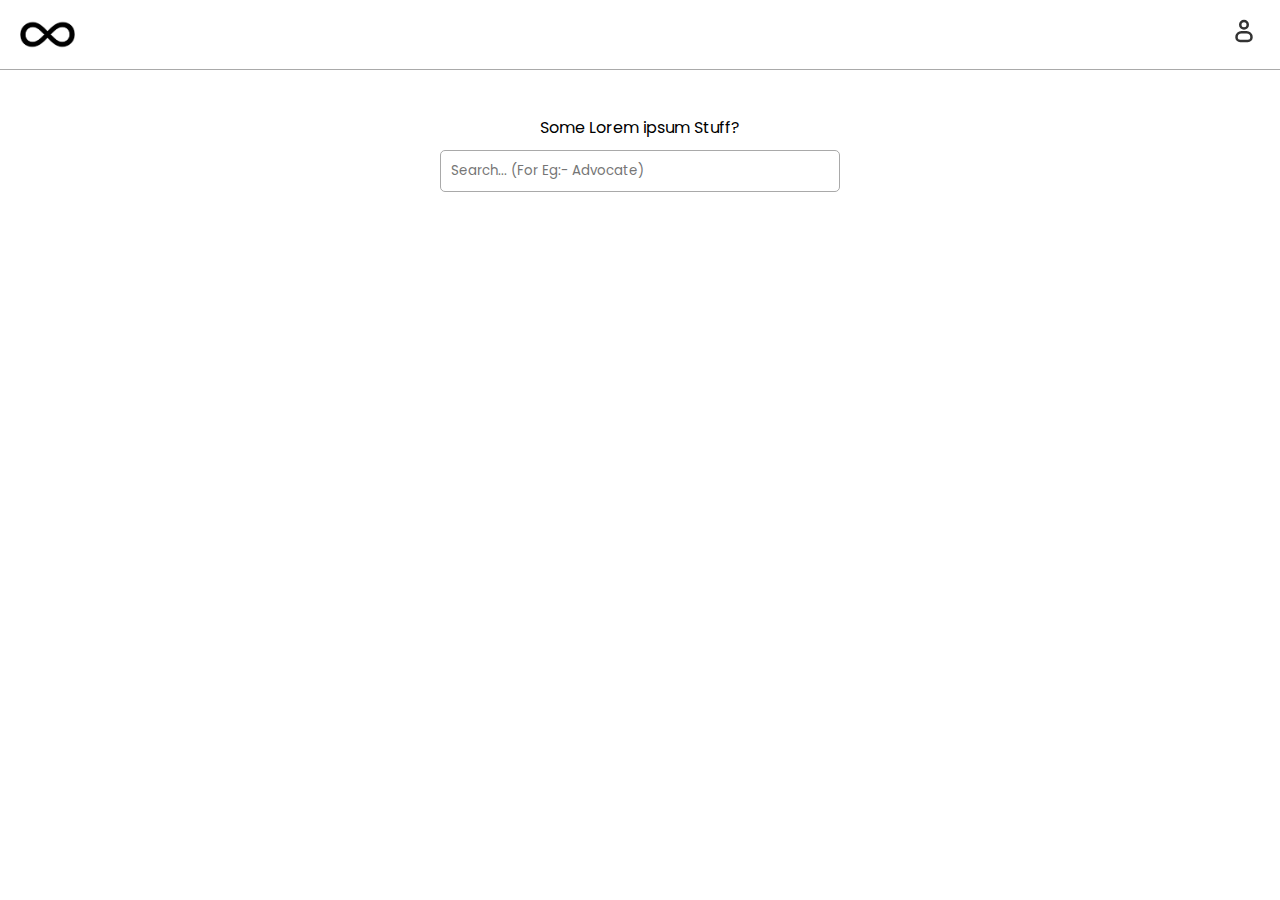
==== user-dashboard.html @ f2c81f20 "Added Navbar and Search Box" ====
<!DOCTYPE html>
<html lang="en">

<head>
    <meta charset="UTF-8" />
    <meta http-equiv="X-UA-Compatible" content="IE=edge" />
    <meta name="viewport" content="width=device-width, initial-scale=1.0" />
    <link rel="stylesheet" href="./Assets/Styles/style.css" />
    <link rel="icon" type="image/png" sizes="32x32" href="./Assets/Favicons/favicon-32x32.png" />
    <link rel="icon" type="image/png" sizes="16x16" href="./Assets/Favicons/favicon-16x16.png" />
    <meta name="theme-color" content="#ffffff" />
    <title>Infinity Services</title>
</head>

<body>
    <nav>
        <img src="/Assets/Images/logo.png" alt="" />
        <input type="checkbox" name="navCheckBx" id="navCheckBx" />
        <label for="navCheckBx">
            <img src="/Assets/Images/user.svg" class="navUserIcon" alt="" />
        </label>
        <div class="navDropDownDiv glass">
            <a href="#">Previous Order</a>
            <a href="#">Cart</a>
            <a href="#">Something</a>
        </div>
    </nav>
    <section class="mainSection">
        <div class="userDashbaordSearchDiv">
            <p>Some Lorem ipsum Stuff?</p>
            <div class="userDashbaordSearchDivSearchParent">
                <input type="checkbox" name="userSearchChkBx" id="userSearchChkBx">
                <input type="text" class="inputBx" placeholder="Search... (For Eg:- Advocate)"
                    id="userDashBoardSearchBx" />
                <div class="userDashboardSearchDropdown">
                    <div class="userDashboardSearchDropdownMainDiv">
                        <div class="userDashboardSearchDropdownSubDiv1">
                            <div>
                                <input type="checkbox" name="" id="">
                                <label for="">Advocates</label>
                            </div>
                            <div>
                                <input type="checkbox" name="" id="">
                                <label for="">Painters</label>
                            </div>
                        </div>
                        <div class="userDashboardSearchDropdownSubDiv2">
                            <div>
                                <input type="checkbox" name="" id="">
                                <label for="">Electrician</label>
                            </div>
                            <div>
                                <input type="checkbox" name="" id="">
                                <label for="">Mechanic</label>
                            </div>
                        </div>
                    </div>
                </div>
            </div>
        </div>
    </section>

    <script src="./Assets/Scripts/script.js"></script>
</body>

</html>
---- Assets/Styles/style.css ----
@import url("https://fonts.googleapis.com/css2?family=Poppins:ital,wght@0,100;0,200;0,300;0,400;0,500;0,600;0,700;0,800;0,900;1,100;1,200;1,300;1,400;1,500;1,600;1,700;1,800;1,900&display=swap");
* {
  padding: 0;
  margin: 0;
  box-sizing: border-box;
  /* font-family: 'Segoe UI', Tahoma, Geneva, Verdana, sans-serif; */
  font-family: "Poppins", sans-serif;
  transition: all 0.3s ease-in-out;
  /* border: 2px solid red; */
}

:root {
  --primary-Color-Dark: black;
  --border-Color: #a9a9a9;
  --text-Color: #000;
  --blue-Color: #005ce69d;
  --primary-Color-Light: #ffff;
  --hover-Bg-Color: rgb(232, 232, 232);
  --mp-Main: 15px;
  --mp-Secondary: 10px;
  --mp-Tertiary: 5px;
}

.mainSection {
  padding: var(--mp-Main);
}

h1 {
  font-size: 2.5rem;
  font-weight: 600;
  color: var(--text-Color);
}

h2 {
  font-size: 2rem;
  font-weight: 600;
  color: var(--text-Color);
}

p {
  font-size: 1rem;
  font-weight: 400;
  color: var(--text-Color);
}

a {
  font-size: 0.9rem;
  text-decoration: none;
  color: var(--blue-Color);
  cursor: pointer;
}

@media (max-width: 500px) {
  h1 {
    font-size: 2.2rem;
  }

  h2 {
    font-size: 1.7rem;
  }

  p {
    font-size: 0.9rem;
  }
}

/* --------------------------------- Box Shadow ---------------------------------*/

.boxShadow1Hover:hover {
  -webkit-box-shadow: 0px 0px 29px -15px black;
  -moz-box-shadow: 0px 0px 29px -15px black;
  box-shadow: 0px 0px 29px -15px black;
}

.boxShadow1 {
  -webkit-box-shadow: 0px 0px 29px -15px black;
  -moz-box-shadow: 0px 0px 29px -15px black;
  box-shadow: 0px 0px 29px -15px black;
}

/* --------------------------------- Button ---------------------------------*/
.btn {
  padding: var(--mp-Tertiary) var(--mp-Main);
  font-size: 1rem;
  font-weight: 500;
  outline: none;
  cursor: pointer;
  border-radius: var(--mp-Tertiary);
  background-color: var(--primary-Color-Dark);
  color: var(--primary-Color-Light);
  border: 1px solid transparent;
}

.btn:hover {
  background-color: var(--primary-Color-Light);
  color: var(--primary-Color-Dark);
  border-color: var(--primary-Color-Dark);
}

.btn:active {
  background-color: var(--primary-Color-Dark);
  color: var(--primary-Color-Light);
}

.btnWhite {
  background-color: var(--primary-Color-Light);
  border: 1px solid var(--primary-Color-Dark);
  color: var(--primary-Color-Dark);
}

/* --------------------------------- Glass Morphism ---------------------------------*/
.glass {
  backdrop-filter: blur(16px) saturate(180%);
  -webkit-backdrop-filter: blur(16px) saturate(180%);
}

/* --------------------------------- Input Box ---------------------------------*/
.inputBx {
  border: 1px solid var(--border-Color);
  border-radius: var(--mp-Tertiary);
  outline: none;
  padding: var(--mp-Secondary);
  background-color: var(--primary-Color-Light);
  width: 100%;
}

.inputBx:active {
  border-color: var(--blue-Color);
}

.inputBx:hover {
  border-color: var(--blue-Color);
}

/* --------------------------------- Navbar ---------------------------------*/

nav {
  height: 70px;
  border-bottom: 1px solid var(--border-Color);
  padding: var(--mp-Main);
  display: flex;
  align-items: center;
  justify-content: space-between;
  position: sticky;
  width: 100%;
  top: 0;
  background-color: rgb(255, 255, 255);
}

nav img {
  height: 100%;
  cursor: pointer;
}

.navUserIcon {
  border-radius: 50%;
  padding: 5px;
  border: 1px solid #fff;
}

.navDropDownDiv {
  display: flex;
  align-items: center;
  justify-content: center;
  flex-direction: column;
  border-radius: var(--mp-Tertiary);
  padding: var(--mp-Secondary);
  position: absolute;
  right: 15px;
  top: 55px;
  border: 1px solid var(--border-Color);
  background-color: #fff;
  display: none;
}

.navDropDownDiv a {
  color: var(--text-Color);
  border: 1px solid var(--border-Color);
  padding: var(--mp-Tertiary);
  border-radius: var(--mp-Tertiary);
  width: 100%;
  text-align: center;
  margin-top: var(--mp-Secondary);
}

.navDropDownDiv a:first-child {
  margin-top: 0;
}

.navDropDownDiv a:hover {
  background-color: var(--hover-Bg-Color);
  border-color: var(--blue-Color);
}

.navUserIcon:hover {
  background-color: var(--hover-Bg-Color);
  border-color: var(--blue-Color);
}
#navCheckBx {
  display: none;
}

#navCheckBx:checked ~ .navDropDownDiv {
  display: flex;
}

.userDashbaordSearchDiv {
  width: 100%;
  margin-top: 30px;
  text-align: center;
}

.userDashbaordSearchDivSearchParent {
  width: 100%;
  margin-top: var(--mp-Secondary);
  position: relative;
}

.userDashboardSearchDropdown {
  display: flex;
  align-items: center;
  justify-content: center;
  width: 100%;
  position: absolute;
  top: 55px;
  display: none;
}

.userDashboardSearchDropdownMainDiv{
  border: 1px solid var(--border-Color);
  border-radius: var(--mp-Tertiary);
  width: 400px;
  text-align: left;
  padding: var(--mp-Main);
  display: flex;
  align-items: center;
  justify-content: center;
}

.userDashboardSearchDropdownSubDiv1,
.userDashboardSearchDropdownSubDiv2{
  flex: 1;
}

.userDashbaordSearchDiv input {
  max-width: 400px;
}

#userSearchChkBx{
  display: none;
}

#userSearchChkBx:checked ~ .userDashboardSearchDropdown{
  display: flex;
}


/* --------------------------------- Login and Signup ---------------------------------*/

.lsSection {
  height: 100vh;
  width: 100%;
  display: flex;
  align-items: center;
  justify-content: center;
  padding: 30px;
}

.lsModal {
  width: 100%;
  height: 100%;
  max-width: 1200px;
  max-height: 700px;
  display: flex;
  overflow: hidden;
  border: 1px solid var(--border-Color);
  border-radius: var(--mp-Main);
}

.lsModalSec1 {
  padding: var(--mp-Main);
  flex: 2;
  display: flex;
  align-items: center;
  justify-content: space-between;
  flex-direction: column;
  border-right: 1px solid var(--border-Color);
}

.lsModalSec2 {
  flex: 3;
  display: flex;
  align-items: center;
  justify-content: center;
  background-color: #fff0d9;
}

.lsModalSec2 img {
  width: 100%;
  /* height: 100%; */
}

.lsModalLogoDiv {
  display: flex;
  align-items: center;
  justify-content: start;
  width: 100%;
}

.lsModalLogoDiv p {
  margin-left: var(--mp-Secondary);
}
.lsModalLogo {
  width: 80px;
}

.lsModalTermsDiv {
  display: flex;
  align-items: center;
  justify-content: end;
  width: 100%;
}

.lsModalTermsDiv a {
  margin-left: var(--mp-Main);
}

.lsModelForm {
  margin: 30px 0px 30px 0px;
  width: 100%;
  padding: 0px 60px;
}

.lsModelForm input,
.lsModelForm select,
.lsModelForm button,
.lsModelForm a {
  margin-top: var(--mp-Main);
}
.lsModelForm a {
  display: inline-block;
  margin-right: var(--mp-Main);
}

.lsModelFormBottom {
  width: 100%;
  display: flex;
  align-items: center;
  justify-content: space-between;
}

@media (max-width: 850px) {
  .lsModalSec1 {
    width: 100%;
    border-right: none;
  }
  .lsModalSec2 {
    display: none;
  }
}

@media (max-width: 600px) {
  .lsModelForm {
    padding: var(--mp-Secondary);
  }
}
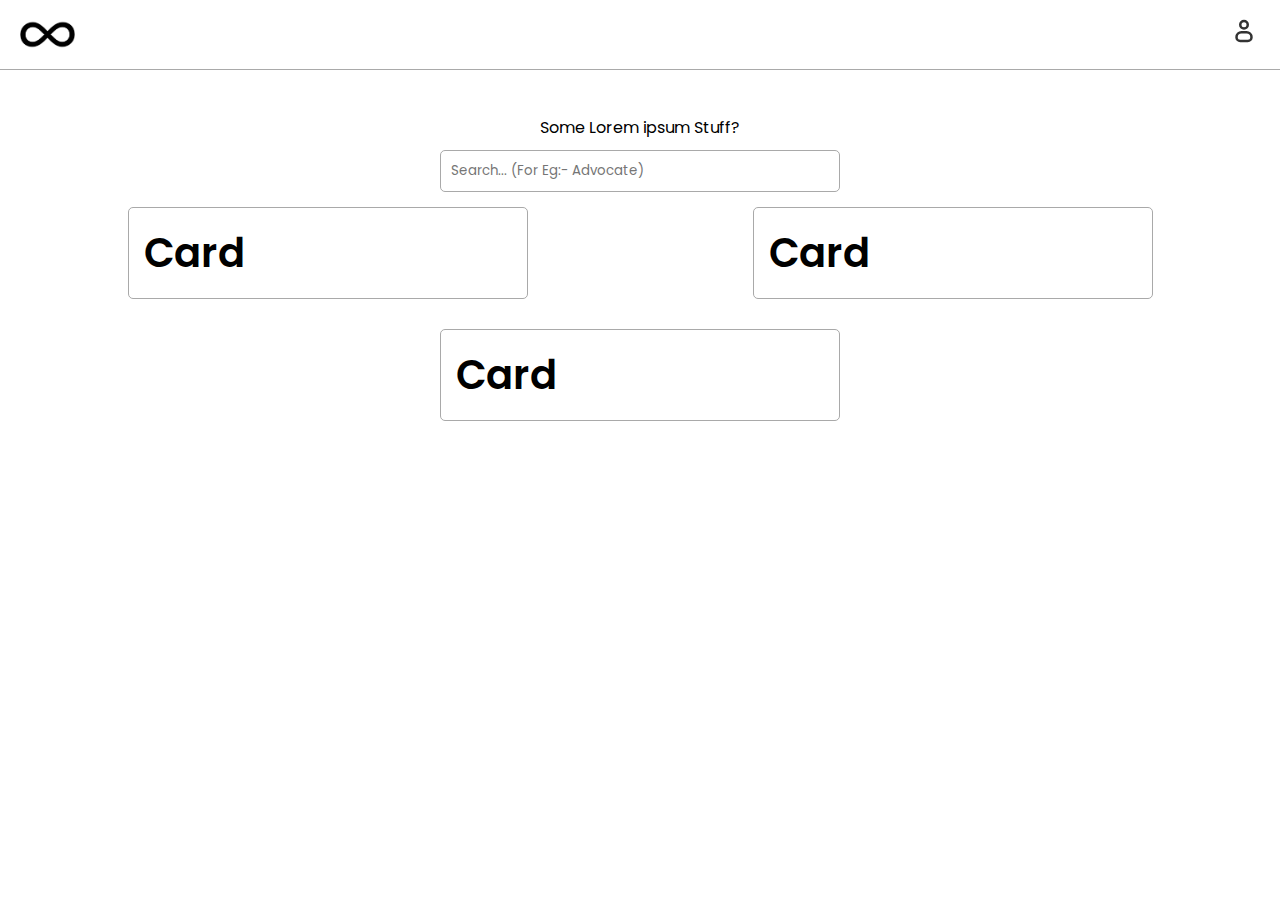
==== commit 949e6722: "Addd some css engancements in dashboards" ====
--- a/user-dashboard.html
+++ b/user-dashboard.html
@@ -6,8 +6,6 @@
     <meta http-equiv="X-UA-Compatible" content="IE=edge" />
     <meta name="viewport" content="width=device-width, initial-scale=1.0" />
     <link rel="stylesheet" href="./Assets/Styles/style.css" />
-    <link rel="icon" type="image/png" sizes="32x32" href="./Assets/Favicons/favicon-32x32.png" />
-    <link rel="icon" type="image/png" sizes="16x16" href="./Assets/Favicons/favicon-16x16.png" />
     <meta name="theme-color" content="#ffffff" />
     <title>Infinity Services</title>
 </head>
@@ -22,7 +20,6 @@
         <div class="navDropDownDiv glass">
             <a href="#">Previous Order</a>
             <a href="#">Cart</a>
-            <a href="#">Something</a>
         </div>
     </nav>
     <section class="mainSection">
@@ -30,32 +27,43 @@
             <p>Some Lorem ipsum Stuff?</p>
             <div class="userDashbaordSearchDivSearchParent">
                 <input type="checkbox" name="userSearchChkBx" id="userSearchChkBx">
-                <input type="text" class="inputBx" placeholder="Search... (For Eg:- Advocate)"
+                <input type="text" class="inputBx boxShadow1Hover" placeholder="Search... (For Eg:- Advocate)"
                     id="userDashBoardSearchBx" />
-                <div class="userDashboardSearchDropdown">
+                <div class="userDashboardSearchDropdown glass">
                     <div class="userDashboardSearchDropdownMainDiv">
                         <div class="userDashboardSearchDropdownSubDiv1">
                             <div>
-                                <input type="checkbox" name="" id="">
-                                <label for="">Advocates</label>
+                                <input type="checkbox" name="Advocates" id="Advocates">
+                                <label for="Advocates">Advocates</label>
                             </div>
                             <div>
-                                <input type="checkbox" name="" id="">
-                                <label for="">Painters</label>
+                                <input type="checkbox" name="Painters" id="Painters">
+                                <label for="Painters">Painters</label>
                             </div>
                         </div>
                         <div class="userDashboardSearchDropdownSubDiv2">
                             <div>
-                                <input type="checkbox" name="" id="">
-                                <label for="">Electrician</label>
+                                <input type="checkbox" name="Electrician" id="Electrician">
+                                <label for="Electrician">Electrician</label>
                             </div>
                             <div>
-                                <input type="checkbox" name="" id="">
-                                <label for="">Mechanic</label>
+                                <input type="checkbox" name="Mechanic" id="Mechanic">
+                                <label for="Mechanic">Mechanic</label>
                             </div>
                         </div>
                     </div>
                 </div>
+            </div>
+        </div>
+        <div class="userDashBoardCardMainDiv">
+            <div class="userDashBoardCard boxShadow1Hover">
+                <h1>Card</h1>
+            </div>
+            <div class="userDashBoardCard boxShadow1Hover">
+                <h1>Card</h1>
+            </div>
+            <div class="userDashBoardCard boxShadow1Hover">
+                <h1>Card</h1>
             </div>
         </div>
     </section>
--- a/Assets/Styles/style.css
+++ b/Assets/Styles/style.css
@@ -21,6 +21,11 @@
   --mp-Tertiary: 5px;
 }
 
+::selection {
+  color: var(--primary-Color-Light);
+  background: var(--text-Color);
+}
+
 .mainSection {
   padding: var(--mp-Main);
 }
@@ -155,7 +160,7 @@
 .navUserIcon {
   border-radius: 50%;
   padding: 5px;
-  border: 1px solid #fff;
+  border: 1px solid var(--primary-Color-Light);
 }
 
 .navDropDownDiv {
@@ -166,10 +171,10 @@
   border-radius: var(--mp-Tertiary);
   padding: var(--mp-Secondary);
   position: absolute;
-  right: 15px;
-  top: 55px;
-  border: 1px solid var(--border-Color);
-  background-color: #fff;
+  right: 20px;
+  top: 60px;
+  border: 1px solid var(--border-Color);
+  background-color: var(--primary-Color-Light);
   display: none;
 }
 
@@ -224,9 +229,10 @@
   position: absolute;
   top: 55px;
   display: none;
-}
-
-.userDashboardSearchDropdownMainDiv{
+  padding: var(--mp-Main);
+}
+
+.userDashboardSearchDropdownMainDiv {
   border: 1px solid var(--border-Color);
   border-radius: var(--mp-Tertiary);
   width: 400px;
@@ -235,10 +241,15 @@
   display: flex;
   align-items: center;
   justify-content: center;
+  background-color: var(--primary-Color-Light);
+}
+
+.userDashboardSearchDropdownMainDiv label {
+  cursor: pointer;
 }
 
 .userDashboardSearchDropdownSubDiv1,
-.userDashboardSearchDropdownSubDiv2{
+.userDashboardSearchDropdownSubDiv2 {
   flex: 1;
 }
 
@@ -246,14 +257,13 @@
   max-width: 400px;
 }
 
-#userSearchChkBx{
+#userSearchChkBx {
   display: none;
 }
 
-#userSearchChkBx:checked ~ .userDashboardSearchDropdown{
-  display: flex;
-}
-
+#userSearchChkBx:checked ~ .userDashboardSearchDropdown {
+  display: flex;
+}
 
 /* --------------------------------- Login and Signup ---------------------------------*/
 
@@ -349,6 +359,23 @@
   justify-content: space-between;
 }
 
+.userDashBoardCardMainDiv {
+  display: flex;
+  align-items: center;
+  justify-content: space-around;
+  flex-wrap: wrap;
+}
+
+.userDashBoardCard {
+  cursor: pointer;
+  border: 1px solid var(--border-Color);
+  width: 100%;
+  max-width: 400px;
+  border-radius: var(--mp-Tertiary);
+  padding: var(--mp-Main);
+  margin: var(--mp-Main);
+}
+
 @media (max-width: 850px) {
   .lsModalSec1 {
     width: 100%;
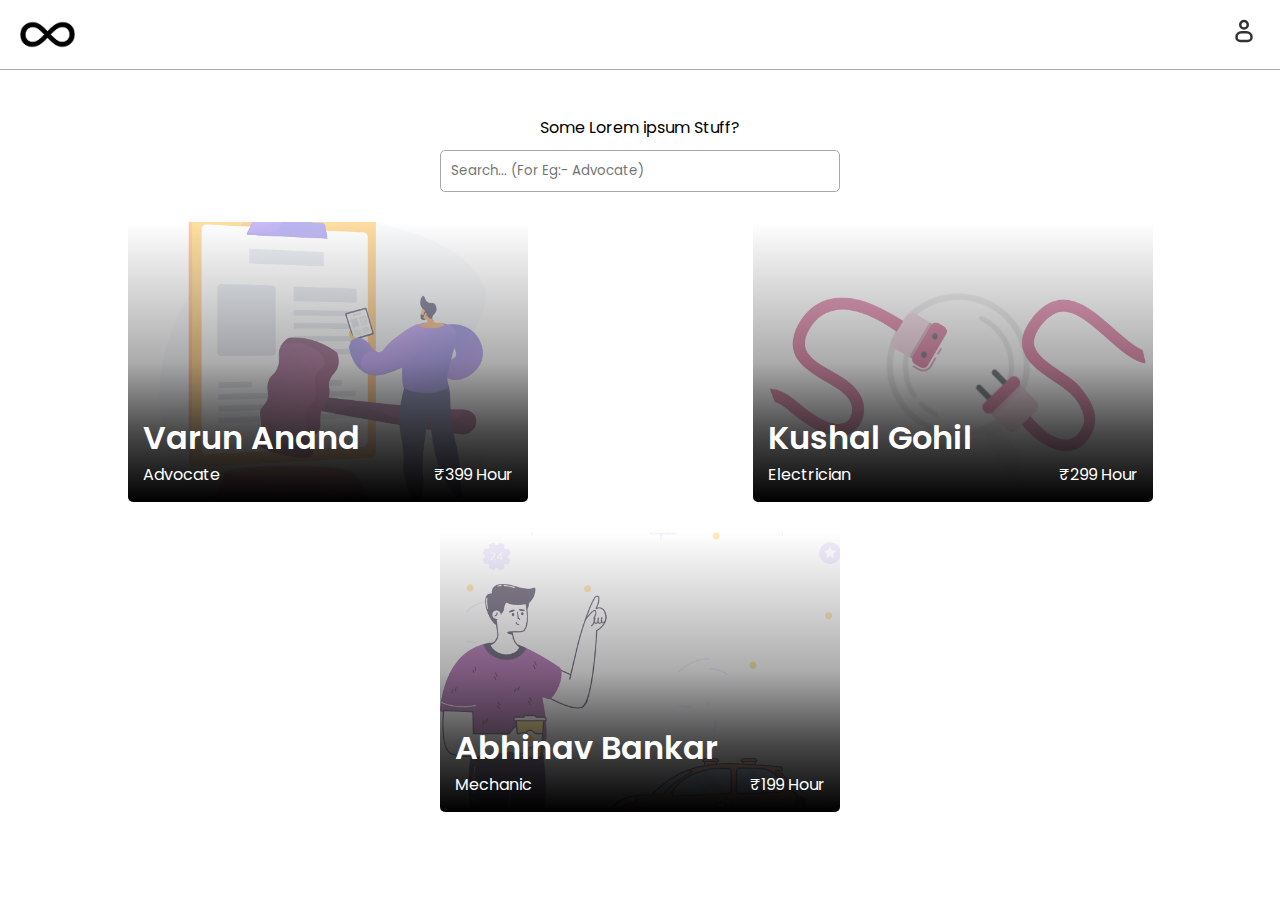
==== commit 1f69384b: "Designed user dashboard" ====
--- a/user-dashboard.html
+++ b/user-dashboard.html
@@ -26,28 +26,28 @@
         <div class="userDashbaordSearchDiv">
             <p>Some Lorem ipsum Stuff?</p>
             <div class="userDashbaordSearchDivSearchParent">
-                <input type="checkbox" name="userSearchChkBx" id="userSearchChkBx">
+                <input type="checkbox" name="userSearchChkBx" id="userSearchChkBx" />
                 <input type="text" class="inputBx boxShadow1Hover" placeholder="Search... (For Eg:- Advocate)"
                     id="userDashBoardSearchBx" />
                 <div class="userDashboardSearchDropdown glass">
                     <div class="userDashboardSearchDropdownMainDiv">
                         <div class="userDashboardSearchDropdownSubDiv1">
                             <div>
-                                <input type="checkbox" name="Advocates" id="Advocates">
+                                <input type="checkbox" name="Advocates" id="Advocates" />
                                 <label for="Advocates">Advocates</label>
                             </div>
                             <div>
-                                <input type="checkbox" name="Painters" id="Painters">
+                                <input type="checkbox" name="Painters" id="Painters" />
                                 <label for="Painters">Painters</label>
                             </div>
                         </div>
                         <div class="userDashboardSearchDropdownSubDiv2">
                             <div>
-                                <input type="checkbox" name="Electrician" id="Electrician">
+                                <input type="checkbox" name="Electrician" id="Electrician" />
                                 <label for="Electrician">Electrician</label>
                             </div>
                             <div>
-                                <input type="checkbox" name="Mechanic" id="Mechanic">
+                                <input type="checkbox" name="Mechanic" id="Mechanic" />
                                 <label for="Mechanic">Mechanic</label>
                             </div>
                         </div>
@@ -57,13 +57,70 @@
         </div>
         <div class="userDashBoardCardMainDiv">
             <div class="userDashBoardCard boxShadow1Hover">
-                <h1>Card</h1>
+                <div class="userDashBoardCardOverlay">
+                    <div class="userDashBoardCardOverlaySub1">
+                        <div class="userDashBoardCardOverlaySub1ButtonDiv">
+                            <button class="btn">Book me</button>
+                            <p>5 Reviews</p>
+                        </div>
+                        <p>
+                            I am ______ having 5 years of experience in this Lorem ipsum
+                            dolor sit amet, consectetur adipisicing elit. Eos, quia?
+                        </p>
+                    </div>
+                    <div class="userDashBoardCardOverlaySub2">
+                        <h2>Varun Anand</h2>
+                        <div class="userDashboardCardOverlayBottomDiv">
+                            <p>Advocate</p>
+                            <p>₹399 Hour</p>
+                        </div>
+                    </div>
+                </div>
+                <img src="/Assets/Images/advocate.gif" class="userDashBoardCardBgImg" alt="" />
             </div>
             <div class="userDashBoardCard boxShadow1Hover">
-                <h1>Card</h1>
+                <div class="userDashBoardCardOverlay">
+                    <div class="userDashBoardCardOverlaySub1">
+                        <div class="userDashBoardCardOverlaySub1ButtonDiv">
+                            <button class="btn">Book me</button>
+                            <p>50 Reviews</p>
+                        </div>
+                        <p>
+                            I am ______ having 5 years of experience in this Lorem ipsum
+                            dolor sit amet,x consectetur adipisicing elit. Eos, quia?
+                        </p>
+                    </div>
+                    <div class="userDashBoardCardOverlaySub2">
+                        <h2>Kushal Gohil</h2>
+                        <div class="userDashboardCardOverlayBottomDiv">
+                            <p>Electrician</p>
+                            <p>₹299 Hour</p>
+                        </div>
+                    </div>
+                </div>
+                <img src="/Assets/Images/electrician.gif" class="userDashBoardCardBgImg" alt="" />
             </div>
             <div class="userDashBoardCard boxShadow1Hover">
-                <h1>Card</h1>
+                <div class="userDashBoardCardOverlay">
+                    <div class="userDashBoardCardOverlaySub1">
+                        <div class="userDashBoardCardOverlaySub1ButtonDiv">
+                            <button class="btn">Book me</button>
+                            <p>10 Reviews</p>
+                        </div>
+                        <p>
+                            I am ______ having 5 years of experience in this Lorem ipsum
+                            dolor sit amet, consectetur adipisicing elit. Eos, quia?
+                        </p>
+                    </div>
+                    <div class="userDashBoardCardOverlaySub2">
+                        <h2>Abhinav Bankar</h2>
+                        <div class="userDashboardCardOverlayBottomDiv">
+                            <p>Mechanic</p>
+                            <p>₹199 Hour</p>
+                        </div>
+                    </div>
+                </div>
+                <img src="/Assets/Images/mechanic.gif" class="userDashBoardCardBgImg" alt="" />
             </div>
         </div>
     </section>
--- a/Assets/Styles/style.css
+++ b/Assets/Styles/style.css
@@ -42,6 +42,12 @@
   color: var(--text-Color);
 }
 
+h3 {
+  font-size: 1.3rem;
+  font-weight: 500;
+  color: var(--text-Color);
+}
+
 p {
   font-size: 1rem;
   font-weight: 400;
@@ -62,6 +68,10 @@
 
   h2 {
     font-size: 1.7rem;
+  }
+
+  h3 {
+    font-size: 1.1rem;
   }
 
   p {
@@ -230,6 +240,7 @@
   top: 55px;
   display: none;
   padding: var(--mp-Main);
+  z-index: 10;
 }
 
 .userDashboardSearchDropdownMainDiv {
@@ -263,6 +274,107 @@
 
 #userSearchChkBx:checked ~ .userDashboardSearchDropdown {
   display: flex;
+}
+
+.userDashBoardCardMainDiv {
+  display: flex;
+  align-items: center;
+  justify-content: space-around;
+  flex-wrap: wrap;
+  margin-top: var(--mp-Main);
+}
+
+.userDashBoardCard {
+  cursor: pointer;
+  width: 100%;
+  max-width: 400px;
+  height: 280px;
+  border-radius: var(--mp-Tertiary);
+  overflow: hidden;
+  margin: var(--mp-Main);
+  position: relative;
+}
+
+.userDashBoardCardOverlay {
+  display: flex;
+  align-items: flex-start;
+  justify-content: space-between;
+  flex-direction: column;
+  position: absolute;
+  top: 0;
+  padding: var(--mp-Main);
+  width: 100%;
+  height: 100%;
+  background-image: linear-gradient(
+    to bottom,
+    #ffffff7e,
+    #b9b9b996,
+    #7777779c,
+    #303030e0,
+    #000000
+  );
+}
+
+.userDashBoardCardOverlay:hover {
+  background-image: linear-gradient(
+    to bottom,
+    #6c6c6c7e,
+    #42424296,
+    #3636369c,
+    #000000e0,
+    #000000
+  );
+  backdrop-filter: blur(10px) saturate(180%);
+  -webkit-backdrop-filter: blur(10px) saturate(180%);
+}
+
+.userDashBoardCardOverlaySub1 {
+  opacity: 0;
+  width: 100%;
+}
+
+.userDashBoardCardOverlaySub1ButtonDiv{
+  width: 100%;
+  display: flex;
+  align-items: center;
+  justify-content: space-between;
+}
+
+.userDashBoardCardOverlaySub1 *{
+  margin-bottom: var(--mp-Tertiary);
+}
+.userDashBoardCardOverlay:hover .userDashBoardCardOverlaySub1 {
+  opacity: 1;
+}
+
+.userDashBoardCardOverlay * {
+  color: var(--primary-Color-Light);
+}
+
+.userDashBoardCardOverlaySub2 {
+  width: 100%;
+}
+
+.userDashboardCardOverlayBottomDiv {
+  display: flex;
+  align-items: center;
+  justify-content: space-between;
+  width: 100%;
+}
+
+.userDashBoardCardBgImg {
+  width: 100%;
+  height: 100%;
+  background-size: cover;
+  object-fit: cover;
+  background-position: center;
+  background-repeat: no-repeat;
+}
+
+@media (max-width: 500px) {
+  .userDashBoardCard {
+    margin: var(--mp-Main) 0px;
+  }
 }
 
 /* --------------------------------- Login and Signup ---------------------------------*/
@@ -359,23 +471,6 @@
   justify-content: space-between;
 }
 
-.userDashBoardCardMainDiv {
-  display: flex;
-  align-items: center;
-  justify-content: space-around;
-  flex-wrap: wrap;
-}
-
-.userDashBoardCard {
-  cursor: pointer;
-  border: 1px solid var(--border-Color);
-  width: 100%;
-  max-width: 400px;
-  border-radius: var(--mp-Tertiary);
-  padding: var(--mp-Main);
-  margin: var(--mp-Main);
-}
-
 @media (max-width: 850px) {
   .lsModalSec1 {
     width: 100%;
